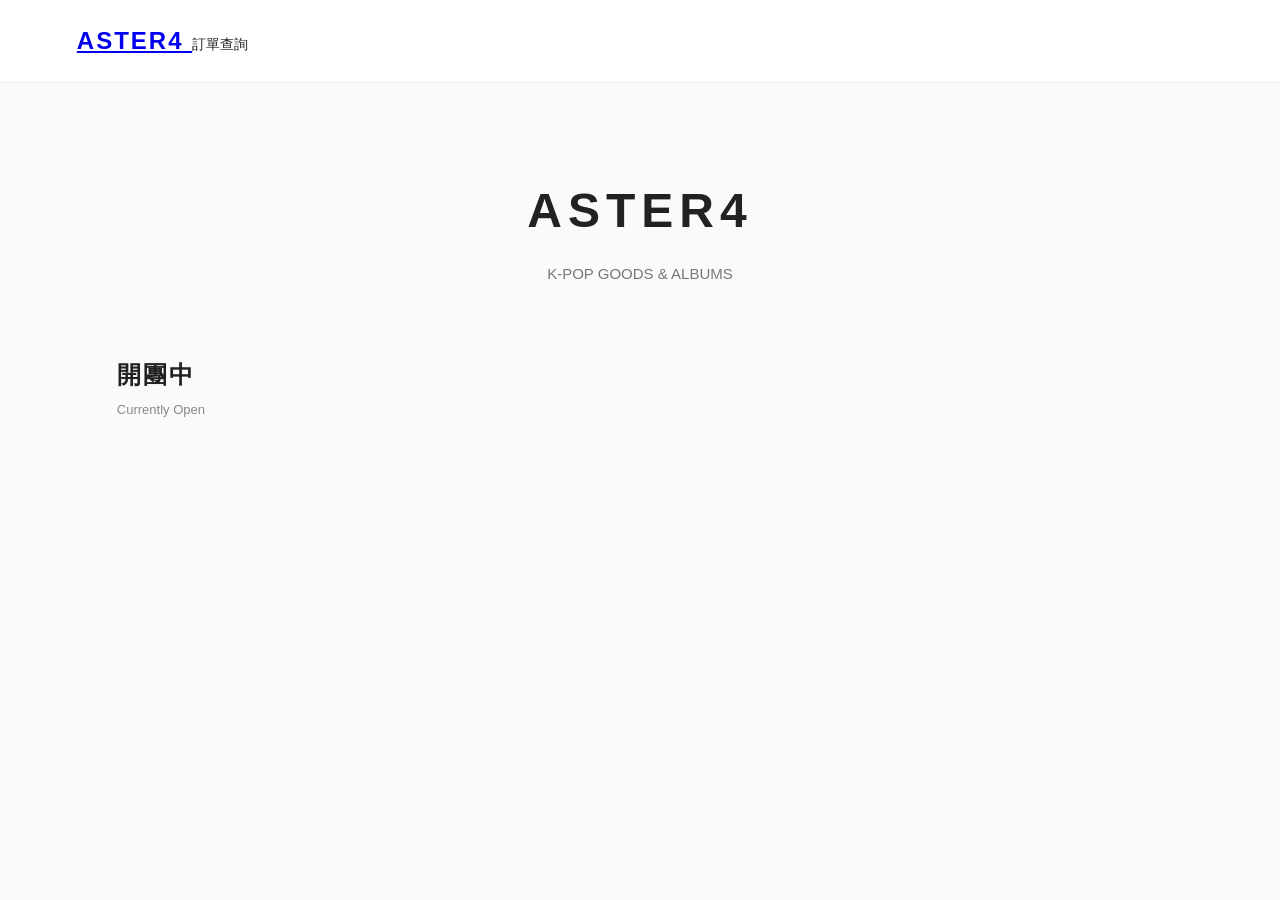
==== index.html @ bb126aa2 "Update index.html" ====
<!DOCTYPE html>
<html lang="zh-Hant">

<head>
  <meta charset="UTF-8">
  <meta name="viewport" content="width=device-width, initial-scale=1.0">

  <title>ASTER4｜K-POP GOODS & ALBUMS</title>

  <link rel="stylesheet" href="style.css">
</head>


<body>

  <!-- =========================
       Header
  ========================== -->

  <header class="site-header">

    <div class="header-inner">

      <a href="index.html" class="logo">
        ASTER4
      </a>

      <a href="#" class="order-link">
        訂單查詢
      </a>

    </div>

  </header>


  <!-- =========================
       Hero
  ========================== -->

  <section class="hero">

    <h1>ASTER4</h1>

    <p>
      K-POP GOODS &amp; ALBUMS
    </p>

  </section>


  <!-- =========================
       Open Groups
  ========================== -->

  <section class="section">

    <div class="section-title">

      <h2>開團中</h2>

      <p>
        Currently Open
      </p>

    </div>


    <!--
      商品卡片會由 script.js
      從 GAS API 自動產生
    -->

    <div
      class="product-grid"
      id="products"
    >
    </div>


  </section>


  <!-- =========================
       JavaScript
  ========================== -->

  <script src="script.js"></script>

</body>

</html>
---- style.css ----
/* =========================
   ASTER4｜Basic Style
   ========================= */

* {
  box-sizing: border-box;
  margin: 0;
  padding: 0;
}

body {
  font-family: Arial, "Noto Sans TC", sans-serif;
  background: #fafafa;
  color: #222;
  line-height: 1.6;
}

/* Header */

header {
  width: 100%;
  padding: 22px 6%;
  display: flex;
  justify-content: space-between;
  align-items: center;
  background: #ffffff;
  border-bottom: 1px solid #eeeeee;
}

.logo {
  font-size: 24px;
  font-weight: 700;
  letter-spacing: 2px;
}

.order-link {
  text-decoration: none;
  color: #222;
  font-size: 14px;
}

/* Hero */

.hero {
  max-width: 1200px;
  margin: 0 auto;
  padding: 90px 6% 70px;
  text-align: center;
}

.hero h1 {
  font-size: 48px;
  letter-spacing: 6px;
  margin-bottom: 12px;
}

.hero p {
  color: #777;
  font-size: 15px;
}

/* Section */

.section {
  max-width: 1200px;
  margin: 0 auto;
  padding: 0 6% 80px;
}

.section-title {
  margin-bottom: 28px;
}

.section-title h2 {
  font-size: 24px;
  letter-spacing: 2px;
}

.section-title p {
  margin-top: 5px;
  color: #888;
  font-size: 13px;
}

/* Product Grid */

.product-grid {
  display: grid;
  grid-template-columns: repeat(3, 1fr);
  gap: 24px;
}

/* Product Card */

.product-card {
  background: #ffffff;
  border-radius: 18px;
  overflow: hidden;
  border: 1px solid #eeeeee;
  transition: transform 0.25s ease, box-shadow 0.25s ease;
  text-decoration: none;
  color: inherit;
}

.product-card:visited {
  color: inherit;
}

.product-card:hover {
  color: inherit;
  text-decoration: none;
}

.product-card:hover {
  transform: translateY(-4px);
  box-shadow: 0 10px 30px rgba(0, 0, 0, 0.08);
}
.product-image {
  width: 100%;
  aspect-ratio: 1 / 1;
  object-fit: cover;
  display: block;
}

.product-info {
  padding: 18px;
}

.product-group {
  font-size: 12px;
  color: #999;
  margin-bottom: 5px;
}

.product-name {
  font-size: 17px;
  font-weight: 600;
}
/* Product Card */

a.product-card {
  display: block;
  color: #222;
  text-decoration: none;
}

a.product-card:link,
a.product-card:visited,
a.product-card:hover,
a.product-card:active {
  color: #222;
  text-decoration: none;
}

.product-card {
  background: #ffffff;
  border-radius: 18px;
  overflow: hidden;
  border: 1px solid #eeeeee;
  transition: transform 0.25s ease, box-shadow 0.25s ease;
  text-decoration: none;
  color: inherit;
}

.product-card:visited {
  color: inherit;
}

.product-card:hover {
  color: inherit;
  text-decoration: none;
}

.product-card:hover {
  transform: translateY(-4px);
  box-shadow: 0 10px 30px rgba(0, 0, 0, 0.08);
}

.product-image {
  width: 100%;
  aspect-ratio: 1 / 1;
  object-fit: cover;
  display: block;
}

.product-info {
  padding: 18px;
}

.product-group {
  font-size: 12px;
  color: #999;
  margin-bottom: 5px;
}

.product-name {
  font-size: 17px;
  font-weight: 600;
}
/* Footer */

footer {
  padding: 40px 20px;
  text-align: center;
  color: #999;
  font-size: 12px;
  border-top: 1px solid #eeeeee;
}

/* Mobile */

@media (max-width: 768px) {

  header {
    padding: 18px 5%;
  }

  .hero {
    padding: 65px 5% 50px;
  }

  .hero h1 {
    font-size: 36px;
    letter-spacing: 4px;
  }

  .product-grid {
    grid-template-columns: repeat(2, 1fr);
    gap: 14px;
  }

  .product-info {
    padding: 14px;
  }

  .product-name {
    font-size: 15px;
  }
}

@media (max-width: 480px) {

  .product-grid {
    grid-template-columns: 1fr;
  }

}
/* =========================
   Product Detail Page
   ========================= */

.product-detail {
  max-width: 1100px;
  margin: 0 auto;
  padding: 70px 6%;
  display: grid;
  grid-template-columns: 1fr 1fr;
  gap: 70px;
  align-items: center;
}

.product-detail-image {
  width: 100%;
  max-width: 520px;
  margin: 0 auto;
  overflow: hidden;
  border-radius: 24px;
  background: #f3f3f3;
}

.product-detail-image img {
  width: 100%;
  aspect-ratio: 1 / 1;
  object-fit: cover;
  display: block;
}

.product-detail-info {
  max-width: 480px;
}

.product-detail-info .product-group {
  font-size: 13px;
  color: #999;
  margin-bottom: 12px;
}

.product-detail-info h1 {
  font-size: 34px;
  line-height: 1.3;
  margin-bottom: 20px;
  letter-spacing: 1px;
}

.product-description {
  color: #777;
  font-size: 15px;
  line-height: 1.8;
  margin-bottom: 28px;
}

.product-price {
  font-size: 24px;
  font-weight: 600;
  margin-bottom: 30px;
}

.buy-button {
  width: 100%;
  max-width: 320px;
  padding: 15px 25px;
  border: none;
  border-radius: 999px;
  background: #222;
  color: #fff;
  font-size: 15px;
  cursor: pointer;
  transition: opacity 0.2s ease;
   
   text-decoration: none;
display: inline-block;
text-align: center;
}

.buy-button:hover {
  opacity: 0.75;
}


/* Mobile */

@media (max-width: 768px) {

  .product-detail {
    grid-template-columns: 1fr;
    gap: 35px;
    padding: 45px 5% 60px;
  }

  .product-detail-image {
    max-width: 600px;
  }

  .product-detail-info {
    max-width: none;
  }

  .product-detail-info h1 {
    font-size: 27px;
  }

  .buy-button {
    max-width: none;
  }

}
/* =========================
   Order Page
   ========================= */

.order-page {
  max-width: 760px;
  margin: 0 auto;
  padding: 70px 6% 90px;
}

.order-title {
  margin-bottom: 45px;
}

.order-title .product-group {
  font-size: 13px;
  color: #999;
  margin-bottom: 10px;
}

.order-title h1 {
  font-size: 36px;
  letter-spacing: 2px;
  margin-bottom: 10px;
}

.order-title p {
  color: #888;
  font-size: 14px;
}


/* Form Section */

.form-section {
  background: #ffffff;
  border: 1px solid #eeeeee;
  border-radius: 20px;
  padding: 28px;
  margin-bottom: 22px;
}

.form-section h2 {
  font-size: 18px;
  margin-bottom: 24px;
  letter-spacing: 1px;
}


/* Product */

.order-product {
  display: flex;
  align-items: center;
  gap: 20px;
}

.order-product img {
  width: 110px;
  height: 110px;
  object-fit: cover;
  border-radius: 14px;
}

.order-product .product-name {
  margin-bottom: 6px;
}

.order-product .product-price {
  font-size: 18px;
  margin-bottom: 16px;
}


/* Quantity */

.quantity-box {
  display: flex;
  align-items: center;
  gap: 12px;
}

.quantity-box label {
  font-size: 13px;
  color: #777;
}

.quantity-box input {
  width: 75px;
  padding: 9px 10px;
  border: 1px solid #dddddd;
  border-radius: 10px;
  font-size: 15px;
}


/* Form */

.form-group {
  margin-bottom: 20px;
}

.form-group:last-child {
  margin-bottom: 0;
}

.form-group label {
  display: block;
  font-size: 14px;
  margin-bottom: 8px;
  font-weight: 600;
}

.form-group input,
.form-group textarea {
  width: 100%;
  padding: 13px 15px;
  border: 1px solid #dddddd;
  border-radius: 12px;
  font-family: inherit;
  font-size: 14px;
  outline: none;
  transition: border-color 0.2s ease;
}

.form-group input:focus,
.form-group textarea:focus {
  border-color: #999999;
}

.form-group textarea {
  resize: vertical;
}


/* Submit */

.order-submit {
  text-align: center;
  margin-top: 35px;
}

.order-submit .buy-button {
  max-width: 400px;
}


/* Mobile */

@media (max-width: 600px) {

  .order-page {
    padding: 45px 5% 70px;
  }

  .order-title h1 {
    font-size: 30px;
  }

  .form-section {
    padding: 22px;
    border-radius: 17px;
  }

  .order-product {
    align-items: flex-start;
  }

  .order-product img {
    width: 90px;
    height: 90px;
  }

}
/* Fix product card link style */

a.product-card,
a.product-card:link,
a.product-card:visited,
a.product-card:hover,
a.product-card:active {
  color: inherit;
  text-decoration: none;
}
/* =========================
   Order Search Page
   ========================= */

.search-page {
  max-width: 760px;
  margin: 0 auto;
  padding: 70px 6% 90px;
}

.search-title {
  text-align: center;
  margin-bottom: 40px;
}

.search-title h1 {
  font-size: 36px;
  letter-spacing: 2px;
  margin-bottom: 12px;
}

.search-title p {
  color: #888;
  font-size: 14px;
}

.search-form {
  background: #ffffff;
  border: 1px solid #eeeeee;
  border-radius: 20px;
  padding: 32px;
}

.search-button {
  display: block;
  margin: 30px auto 0;
}

.search-result {
  margin-top: 30px;
}

@media (max-width: 600px) {

  .search-page {
    padding: 45px 5% 70px;
  }

  .search-title h1 {
    font-size: 30px;
  }

  .search-form {
    padding: 22px;
  }

  .search-button {
    max-width: none;
  }

}
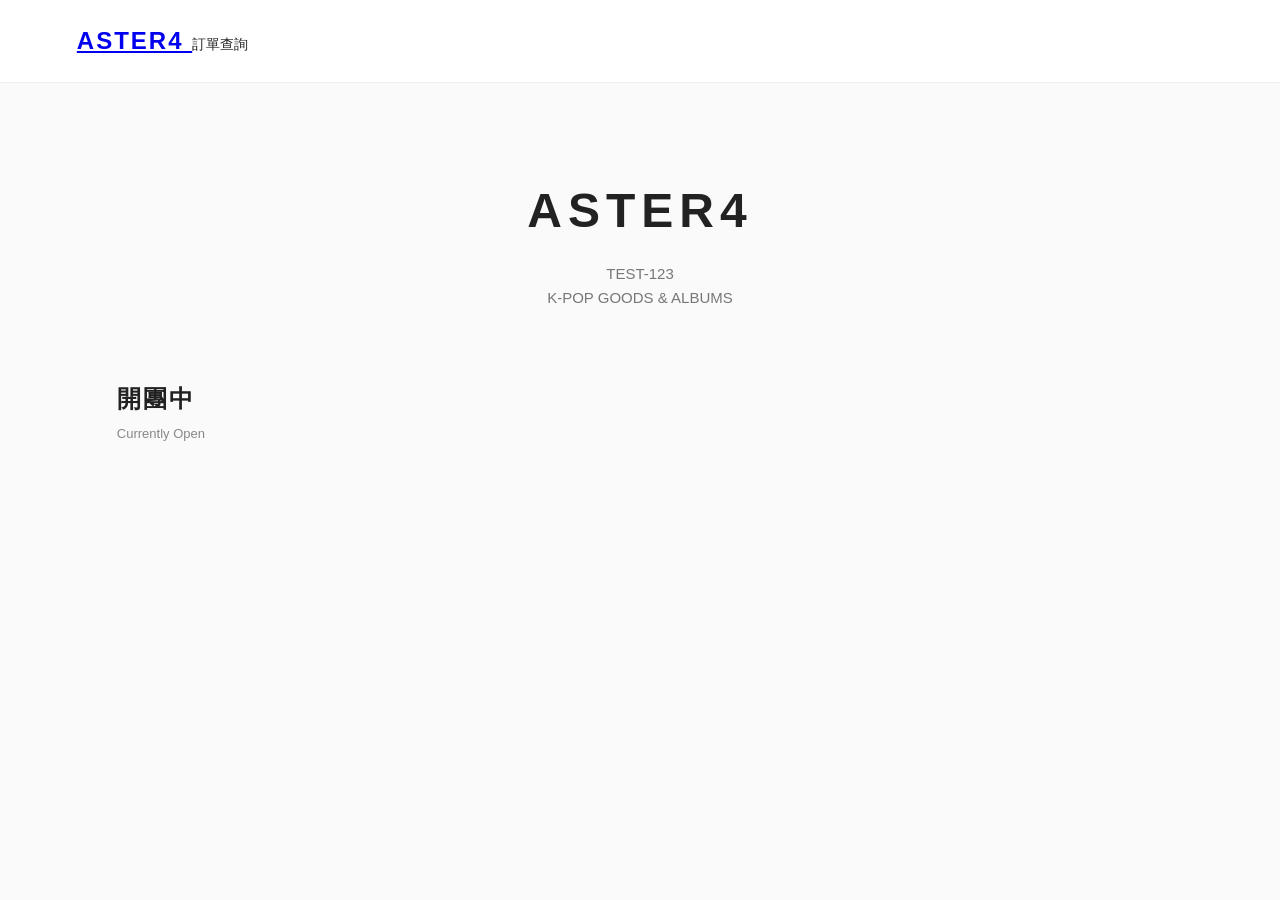
==== commit bda00d30: "Update index.html" ====
--- a/index.html
+++ b/index.html
@@ -41,7 +41,7 @@
   <section class="hero">
 
     <h1>ASTER4</h1>
-
+<p>TEST-123</p>
     <p>
       K-POP GOODS &amp; ALBUMS
     </p>
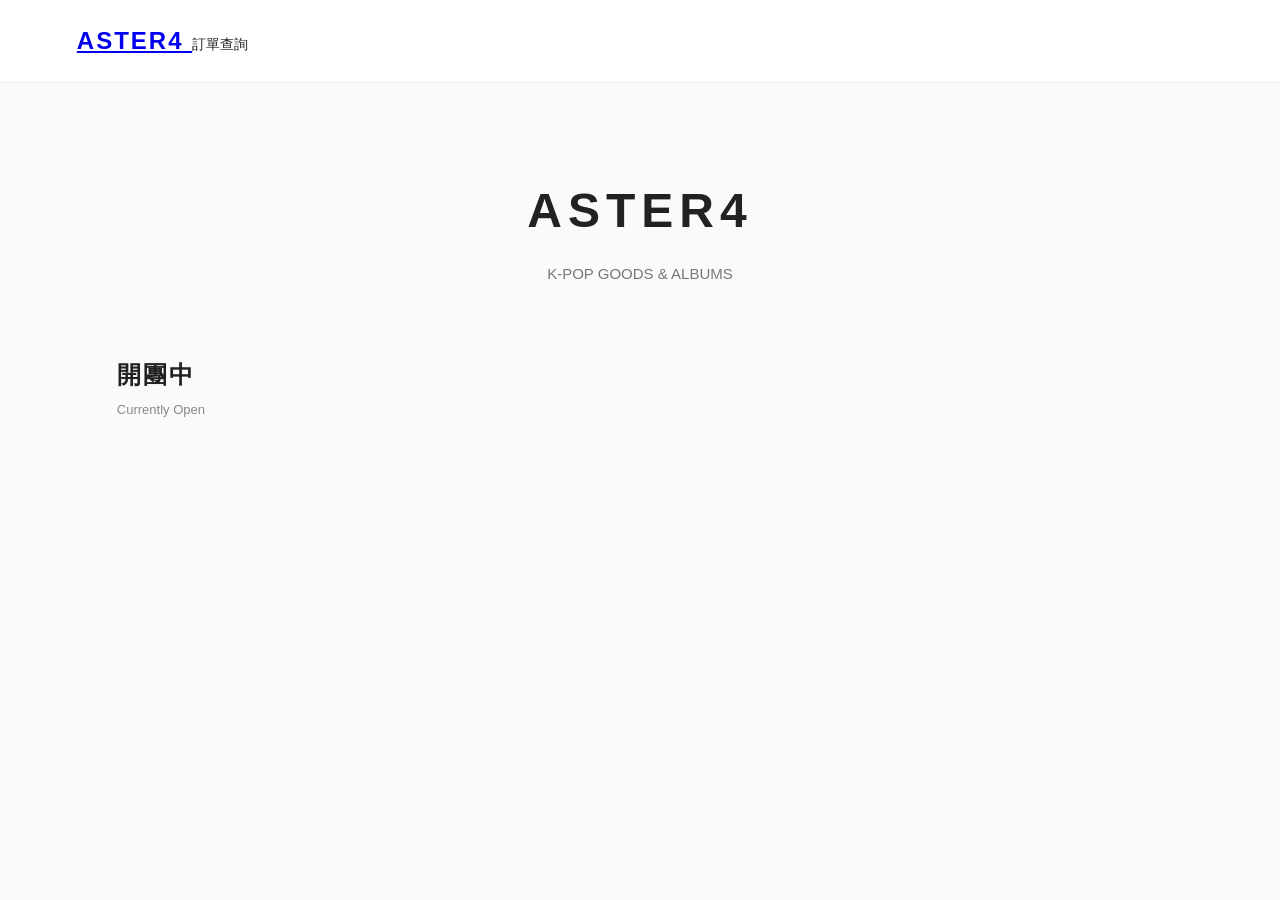
==== commit 45eea5f6: "Update index.html" ====
--- a/index.html
+++ b/index.html
@@ -41,7 +41,6 @@
   <section class="hero">
 
     <h1>ASTER4</h1>
-<p>TEST-123</p>
     <p>
       K-POP GOODS &amp; ALBUMS
     </p>
--- a/style.css
+++ b/style.css
@@ -599,3 +599,759 @@
   }
 
 }
+/* =========================
+   Product Page
+========================= */
+
+.product-page {
+  max-width: 1180px;
+  margin: 0 auto;
+  padding: 60px 24px 100px;
+}
+
+
+/* Group title */
+
+.group-info {
+  text-align: center;
+  margin-bottom: 50px;
+}
+
+.group-info .group-id {
+  font-size: 13px;
+  letter-spacing: 2px;
+  color: #999;
+  margin-bottom: 12px;
+}
+
+.group-info h1 {
+  margin: 0;
+  font-size: 32px;
+  font-weight: 600;
+}
+
+.group-info p {
+  margin-top: 10px;
+  color: #999;
+}
+
+
+/* Product grid */
+
+.product-list {
+  display: grid;
+  grid-template-columns: repeat(3, 1fr);
+  gap: 28px;
+}
+
+
+/* Product card */
+
+.product-item {
+  background: #fff;
+  border: 1px solid #eeeeee;
+  border-radius: 20px;
+  overflow: hidden;
+  transition:
+    transform 0.25s ease,
+    box-shadow 0.25s ease;
+}
+
+.product-item:hover {
+  transform: translateY(-5px);
+  box-shadow:
+    0 15px 35px rgba(0, 0, 0, 0.08);
+}
+
+
+/* Image */
+
+.product-item-image {
+  width: 100%;
+  aspect-ratio: 1 / 1;
+  background: #f7f7f7;
+  overflow: hidden;
+}
+
+.product-item-image img {
+  width: 100%;
+  height: 100%;
+  object-fit: cover;
+  display: block;
+}
+
+.no-image {
+  width: 100%;
+  height: 100%;
+  display: flex;
+  align-items: center;
+  justify-content: center;
+
+  color: #bbb;
+  font-size: 14px;
+  letter-spacing: 2px;
+}
+
+
+/* Information */
+
+.product-item-info {
+  padding: 20px;
+}
+
+.product-channel {
+  font-size: 12px;
+  color: #999;
+  letter-spacing: 1px;
+  margin-bottom: 8px;
+}
+
+.product-item-name {
+  margin: 0;
+  font-size: 17px;
+  font-weight: 600;
+  line-height: 1.5;
+}
+
+.product-version {
+  margin-top: 8px;
+  font-size: 14px;
+  color: #666;
+}
+
+
+/* Status */
+
+.product-status {
+  display: inline-block;
+  margin-top: 14px;
+  padding: 5px 10px;
+  border-radius: 999px;
+  font-size: 12px;
+}
+
+.product-status.is-open {
+  background: #f1f7f3;
+  color: #5c8068;
+}
+
+.product-status.is-closed {
+  background: #f3f3f3;
+  color: #999;
+}
+
+
+/* Button */
+
+.product-action {
+  margin-top: 18px;
+}
+
+.buy-button,
+.disabled-button {
+  display: flex;
+  align-items: center;
+  justify-content: center;
+
+  width: 100%;
+  min-height: 44px;
+
+  border-radius: 10px;
+
+  font-size: 14px;
+  text-decoration: none;
+
+  box-sizing: border-box;
+}
+
+.buy-button {
+  background: #222;
+  color: #fff;
+}
+
+.buy-button:hover {
+  background: #444;
+  color: #fff;
+}
+
+.disabled-button {
+  background: #f5f5f5;
+  color: #aaa;
+}
+
+
+/* Mobile */
+
+@media (max-width: 768px) {
+
+  .product-page {
+    padding:
+      40px 16px 70px;
+  }
+
+  .group-info h1 {
+    font-size: 25px;
+  }
+
+  .product-list {
+    grid-template-columns: 1fr;
+    gap: 20px;
+  }
+/* =========================
+   ASTER4｜Cart Page
+========================= */
+
+.cart-page {
+  width: min(100% - 40px, 1080px);
+  margin: 0 auto;
+  padding: 70px 0 100px;
+}
+
+
+/* =========================
+   Cart Header
+========================= */
+
+.cart-title {
+  margin-bottom: 42px;
+}
+
+.cart-title span {
+  display: block;
+
+  margin-bottom: 10px;
+
+  font-size: 11px;
+  letter-spacing: 2px;
+
+  color: #999;
+}
+
+.cart-title h1 {
+  margin: 0;
+
+  font-size: 34px;
+  font-weight: 600;
+
+  letter-spacing: 1px;
+}
+
+.cart-title p {
+  margin: 10px 0 0;
+
+  font-size: 14px;
+
+  color: #999;
+}
+
+/* =========================
+   Cart List
+========================= */
+
+.cart-list {
+  display: flex;
+  flex-direction: column;
+  gap: 14px;
+}
+
+
+/* =========================
+   Cart Item
+========================= */
+
+.cart-item {
+  display: flex;
+  width: 100%;
+  min-height: 190px;
+
+  background: #fff;
+
+  border: 1px solid #eeeeee;
+  border-radius: 16px;
+
+  overflow: hidden;
+
+  transition:
+    box-shadow 0.25s ease,
+    transform 0.25s ease;
+}
+
+.cart-item:hover {
+  transform: translateY(-2px);
+
+  box-shadow:
+    0 12px 35px rgba(0, 0, 0, 0.06);
+}
+
+
+/* =========================
+   Product Image
+========================= */
+
+.cart-item-image {
+  width: 190px;
+  min-width: 190px;
+  aspect-ratio: 1 / 1;
+
+  background: #f6f6f6;
+
+  overflow: hidden;
+}
+
+.cart-item-image img {
+  width: 100%;
+  height: 100%;
+
+  display: block;
+
+  object-fit: cover;
+}
+
+.no-image {
+  width: 100%;
+  height: 100%;
+
+  display: flex;
+  align-items: center;
+  justify-content: center;
+
+  color: #bbb;
+
+  font-size: 13px;
+  letter-spacing: 2px;
+}
+
+
+/* =========================
+   Product Info
+========================= */
+
+.cart-item-info {
+  flex: 1;
+
+  display: flex;
+  flex-direction: column;
+
+  padding: 25px 28px;
+}
+
+.cart-item-channel {
+  margin-bottom: 8px;
+
+  font-size: 11px;
+  letter-spacing: 1px;
+
+  color: #999;
+}
+
+.cart-item-info h2 {
+  margin: 0;
+
+  font-size: 18px;
+  font-weight: 600;
+
+  line-height: 1.5;
+}
+
+.cart-item-version {
+  margin-top: 5px;
+
+  font-size: 14px;
+
+  color: #777;
+}
+
+.cart-item-price {
+  margin-top: 14px;
+
+  font-size: 15px;
+  font-weight: 600;
+}
+
+
+/* =========================
+   Bottom Controls
+========================= */
+
+.cart-item-bottom {
+  display: flex;
+  align-items: center;
+
+  gap: 18px;
+
+  margin-top: auto;
+  padding-top: 20px;
+}
+
+
+/* =========================
+   Quantity
+========================= */
+
+.quantity-control {
+  display: inline-flex;
+  align-items: center;
+
+  height: 36px;
+
+  border: 1px solid #dddddd;
+  border-radius: 8px;
+
+  overflow: hidden;
+
+  background: #fff;
+}
+
+.quantity-control button {
+  width: 36px;
+  height: 36px;
+
+  padding: 0;
+
+  border: 0;
+
+  background: transparent;
+
+  color: #333;
+
+  font-size: 18px;
+  line-height: 1;
+
+  cursor: pointer;
+
+  transition:
+    background 0.2s ease;
+}
+
+.quantity-control button:hover {
+  background: #f5f5f5;
+}
+
+.quantity-control span {
+  min-width: 36px;
+
+  text-align: center;
+
+  font-size: 14px;
+}
+
+
+/* =========================
+   Subtotal
+========================= */
+
+.cart-item-subtotal {
+  font-size: 14px;
+  font-weight: 600;
+
+  white-space: nowrap;
+}
+
+
+/* =========================
+   Remove
+========================= */
+
+.remove-button {
+  margin-left: auto;
+
+  padding: 5px 0;
+
+  border: 0;
+
+  background: transparent;
+
+  color: #aaa;
+
+  font-size: 12px;
+
+  cursor: pointer;
+
+  transition:
+    color 0.2s ease;
+}
+
+.remove-button:hover {
+  color: #333;
+}
+
+
+/* =========================
+   Cart Summary
+========================= */
+
+.cart-summary {
+  margin-top: 30px;
+}
+
+.cart-summary-inner {
+  display: flex;
+  align-items: center;
+  justify-content: space-between;
+
+  padding: 26px 28px;
+
+  border-top: 1px solid #eeeeee;
+}
+
+
+/* =========================
+   Total
+========================= */
+
+.cart-total-label {
+  margin-bottom: 4px;
+
+  font-size: 12px;
+
+  color: #999;
+}
+
+.cart-total {
+  font-size: 25px;
+  font-weight: 600;
+
+  letter-spacing: 0.5px;
+}
+
+
+/* =========================
+   Checkout Button
+========================= */
+
+.checkout-button {
+  display: inline-flex;
+  align-items: center;
+  justify-content: center;
+
+  min-width: 180px;
+  height: 48px;
+
+  padding: 0 28px;
+
+  border-radius: 10px;
+
+  background: #222;
+  color: #fff;
+
+  text-decoration: none;
+
+  font-size: 14px;
+  font-weight: 500;
+
+  transition:
+    background 0.2s ease,
+    transform 0.2s ease;
+}
+
+.checkout-button:hover {
+  background: #444;
+
+  color: #fff;
+
+  transform: translateY(-1px);
+}
+
+
+/* =========================
+   Empty Cart
+========================= */
+
+.empty-cart {
+  padding: 110px 20px;
+
+  text-align: center;
+}
+
+.empty-cart-icon {
+  margin-bottom: 18px;
+
+  font-size: 42px;
+  opacity: 0.55;
+}
+
+.empty-cart h2 {
+  margin: 0;
+
+  font-size: 22px;
+  font-weight: 500;
+}
+
+.empty-cart p {
+  margin: 10px 0 28px;
+
+  color: #999;
+
+  font-size: 14px;
+}
+
+.continue-button {
+  display: inline-flex;
+  align-items: center;
+  justify-content: center;
+
+  height: 44px;
+
+  padding: 0 24px;
+
+  border: 1px solid #222;
+  border-radius: 9px;
+
+  background: #222;
+  color: #fff;
+
+  text-decoration: none;
+
+  font-size: 13px;
+
+  transition:
+    background 0.2s ease;
+}
+
+.continue-button:hover {
+  background: #444;
+
+  color: #fff;
+}
+
+
+/* =========================
+   Mobile
+========================= */
+
+@media (max-width: 768px) {
+
+  .cart-page {
+    width: min(100% - 28px, 600px);
+
+    padding: 45px 0 70px;
+  }
+
+
+  /* Header */
+
+  .cart-header {
+    margin-bottom: 30px;
+  }
+
+  .cart-header h1 {
+    font-size: 28px;
+  }
+
+
+  /* Item */
+
+  .cart-item {
+    display: block;
+
+    min-height: 0;
+  }
+
+
+  .cart-item:hover {
+    transform: none;
+
+    box-shadow: none;
+  }
+
+
+  /* Image */
+
+  .cart-item-image {
+    width: 100%;
+    min-width: 0;
+
+    aspect-ratio: 1 / 1;
+  }
+
+
+  /* Info */
+
+  .cart-item-info {
+    padding: 20px;
+  }
+
+
+  .cart-item-info h2 {
+    font-size: 17px;
+  }
+
+
+  /* Controls */
+
+  .cart-item-bottom {
+    flex-wrap: wrap;
+
+    gap: 12px;
+
+    padding-top: 18px;
+  }
+
+
+  .remove-button {
+    margin-left: auto;
+  }
+
+
+  /* Summary */
+
+  .cart-summary-inner {
+    display: flex;
+    flex-direction: column;
+    align-items: stretch;
+
+    gap: 20px;
+
+    padding: 24px 0;
+  }
+
+
+  .cart-total {
+    font-size: 23px;
+  }
+
+
+  .checkout-button {
+    width: 100%;
+  }
+
+}
+
+
+/* =========================
+   Small Mobile
+========================= */
+
+@media (max-width: 420px) {
+
+  .cart-page {
+    width: calc(100% - 24px);
+  }
+
+
+  .cart-item-info {
+    padding: 18px;
+  }
+
+
+  .cart-item-bottom {
+    display: grid;
+
+    grid-template-columns: auto 1fr;
+
+    align-items: center;
+  }
+
+
+  .cart-item-subtotal {
+    justify-self: end;
+  }
+
+
+  .remove-button {
+    margin-left: 0;
+
+    justify-self: start;
+  }
+
+}
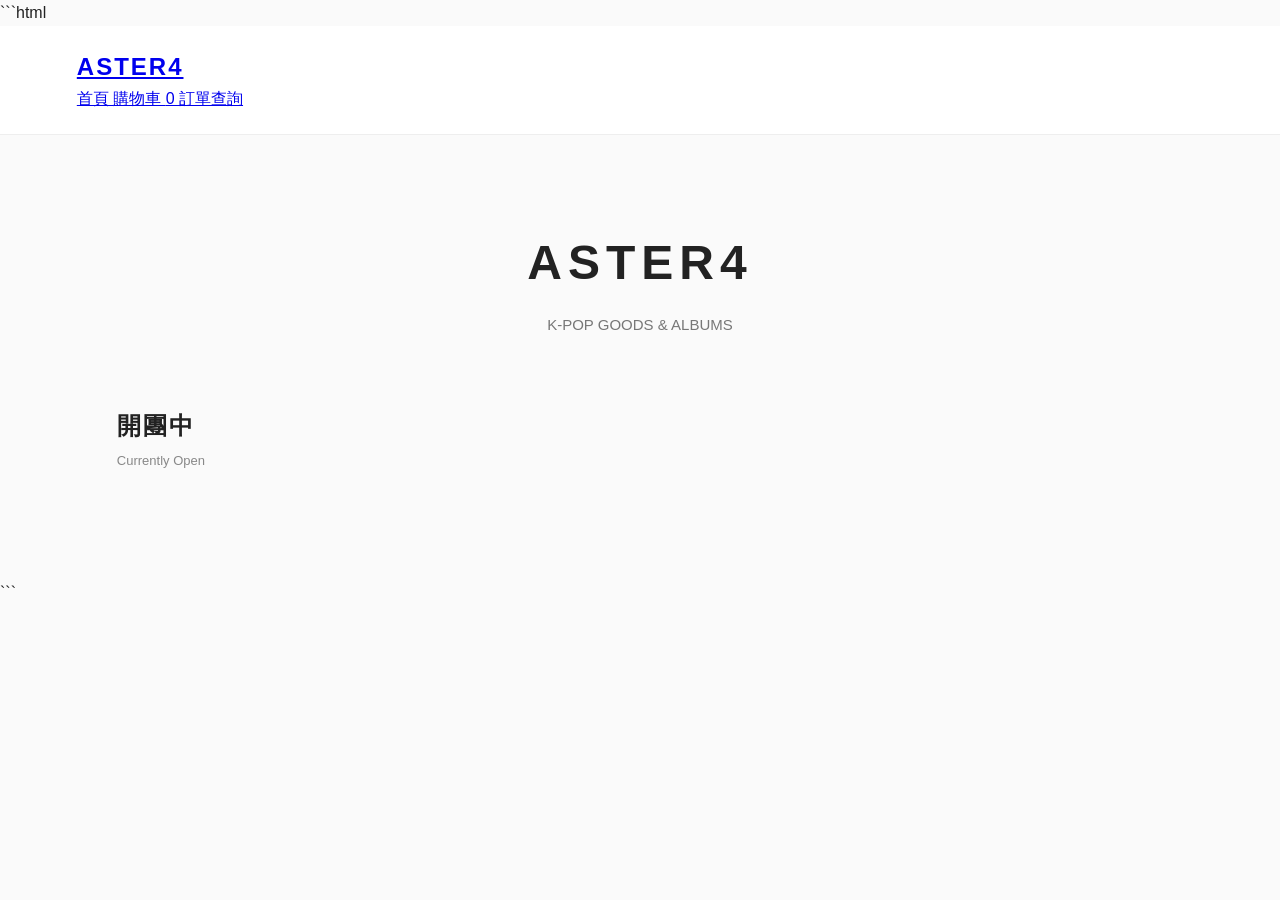
==== commit c1074dc3: "Update index.html" ====
--- a/index.html
+++ b/index.html
@@ -1,17 +1,28 @@
+```html
 <!DOCTYPE html>
 <html lang="zh-Hant">
 
 <head>
+
   <meta charset="UTF-8">
-  <meta name="viewport" content="width=device-width, initial-scale=1.0">
+
+  <meta
+    name="viewport"
+    content="width=device-width, initial-scale=1.0"
+  >
 
   <title>ASTER4｜K-POP GOODS & ALBUMS</title>
 
-  <link rel="stylesheet" href="style.css">
+  <link
+    rel="stylesheet"
+    href="style.css"
+  >
+
 </head>
 
 
 <body>
+
 
   <!-- =========================
        Header
@@ -21,17 +32,39 @@
 
     <div class="header-inner">
 
-      <a href="index.html" class="logo">
+      <a
+        href="index.html"
+        class="logo"
+      >
         ASTER4
       </a>
 
-      <a href="#" class="order-link">
-        訂單查詢
-      </a>
+
+      <nav class="header-nav">
+
+        <a href="index.html">
+          首頁
+        </a>
+
+
+        <a href="cart.html">
+          購物車
+          <span id="cart-count">
+            0
+          </span>
+        </a>
+
+
+        <a href="order-search.html">
+          訂單查詢
+        </a>
+
+      </nav>
 
     </div>
 
   </header>
+
 
 
   <!-- =========================
@@ -40,12 +73,16 @@
 
   <section class="hero">
 
-    <h1>ASTER4</h1>
+    <h1>
+      ASTER4
+    </h1>
+
     <p>
       K-POP GOODS &amp; ALBUMS
     </p>
 
   </section>
+
 
 
   <!-- =========================
@@ -56,7 +93,9 @@
 
     <div class="section-title">
 
-      <h2>開團中</h2>
+      <h2>
+        開團中
+      </h2>
 
       <p>
         Currently Open
@@ -67,25 +106,27 @@
 
     <!--
       商品卡片會由 script.js
-      從 GAS API 自動產生
+      從 GAS 自動載入
     -->
 
     <div
+      id="products"
       class="product-grid"
-      id="products"
     >
     </div>
-
 
   </section>
 
 
+
   <!-- =========================
-       JavaScript
+       Script
   ========================== -->
 
   <script src="script.js"></script>
 
+
 </body>
 
 </html>
+```
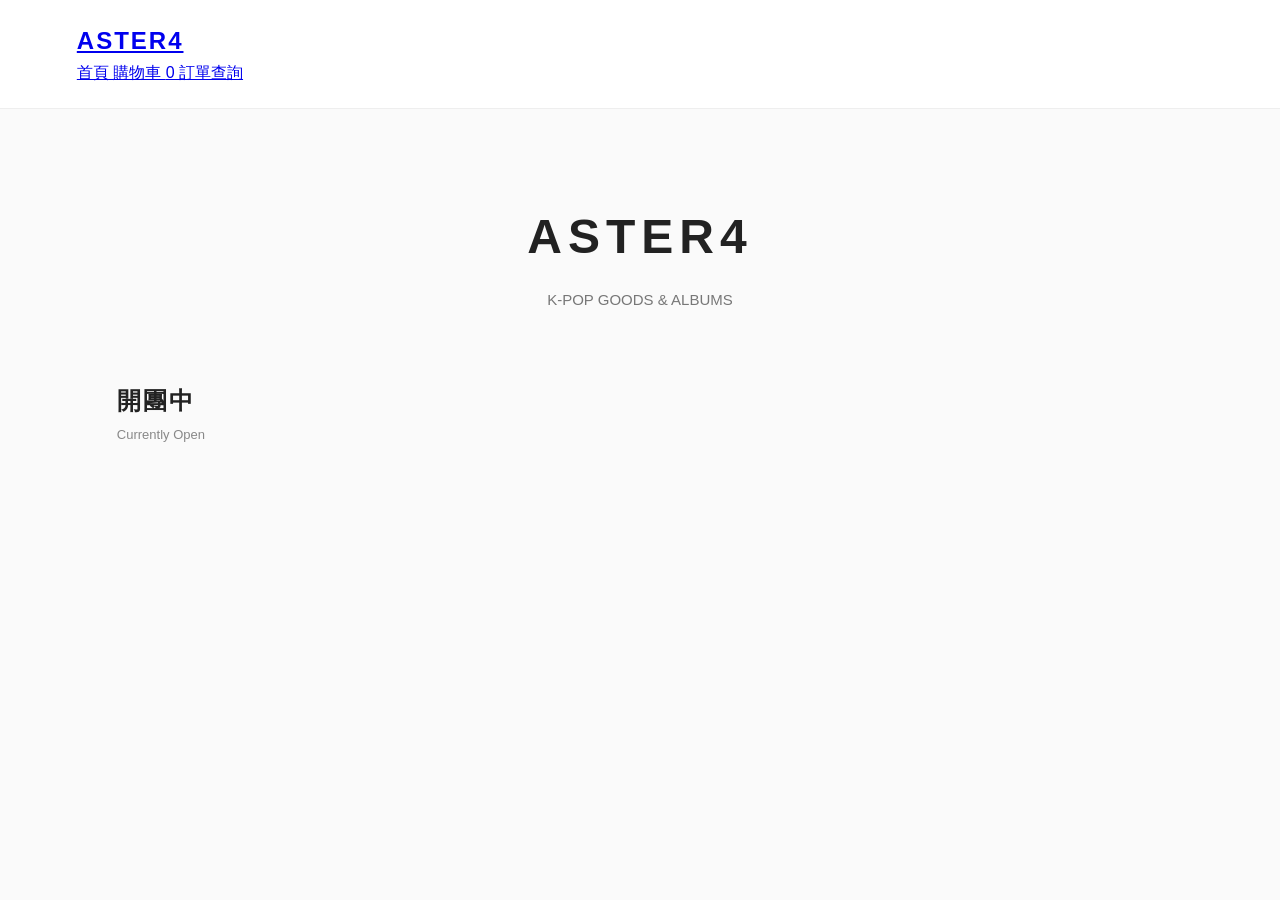
==== commit 626534e4: "Update index.html" ====
--- a/index.html
+++ b/index.html
@@ -1,4 +1,4 @@
-```html
+
 <!DOCTYPE html>
 <html lang="zh-Hant">
 
@@ -129,4 +129,3 @@
 </body>
 
 </html>
-```
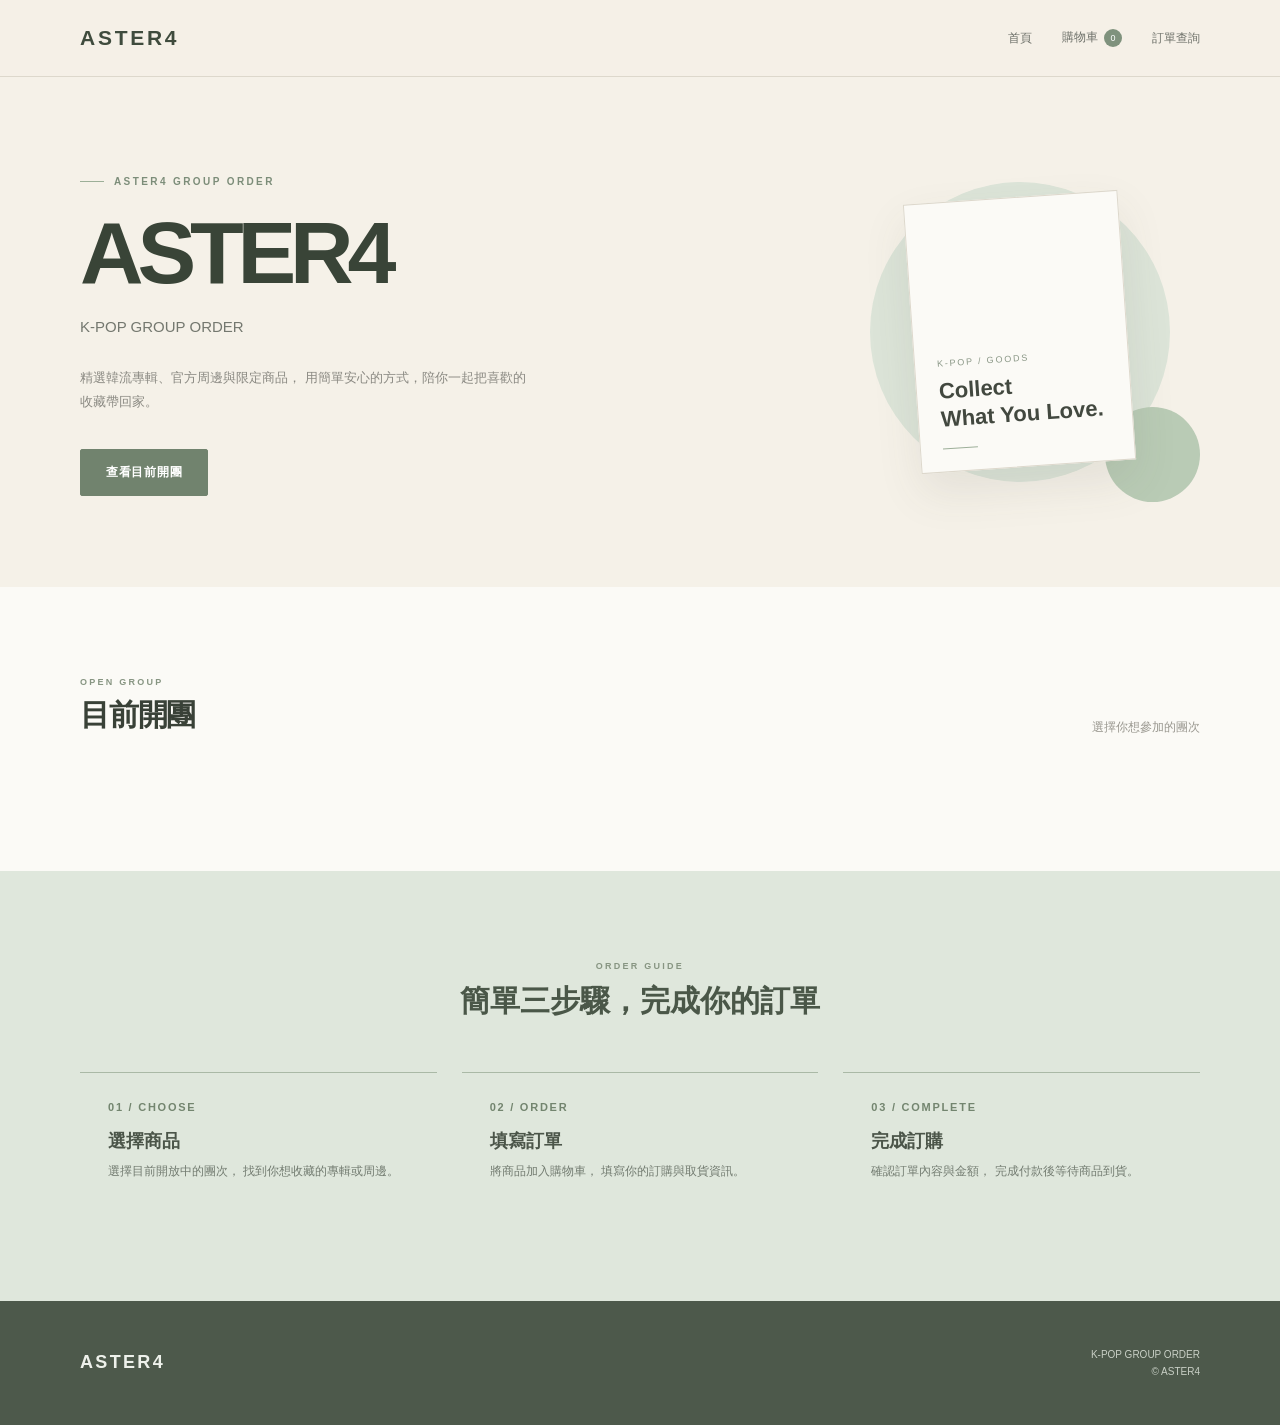
==== commit 222c028f: "Update index.html" ====
--- a/index.html
+++ b/index.html
@@ -1,4 +1,3 @@
-
 <!DOCTYPE html>
 <html lang="zh-Hant">
 
@@ -11,22 +10,870 @@
     content="width=device-width, initial-scale=1.0"
   >
 
-  <title>ASTER4｜K-POP GOODS & ALBUMS</title>
-
-  <link
-    rel="stylesheet"
-    href="style.css"
-  >
+  <title>ASTER4｜K-POP GROUP ORDER</title>
+
+
+  <style>
+
+    /* =====================================================
+       ASTER4 HOME
+       米白 × 淡綠 × 韓系選物感
+    ===================================================== */
+
+
+    * {
+      box-sizing: border-box;
+    }
+
+
+    html {
+      margin: 0;
+      padding: 0;
+      scroll-behavior: smooth;
+    }
+
+
+    body {
+      margin: 0;
+
+      background: #f5f1e8;
+
+      color: #292925;
+
+      font-family:
+        -apple-system,
+        BlinkMacSystemFont,
+        "Noto Sans TC",
+        "PingFang TC",
+        "Microsoft JhengHei",
+        sans-serif;
+
+      -webkit-font-smoothing: antialiased;
+    }
+
+
+    a {
+      color: inherit;
+      text-decoration: none;
+    }
+
+
+    img {
+      max-width: 100%;
+    }
+
+
+    button {
+      font: inherit;
+    }
+
+
+    /* =====================================================
+       HEADER
+    ===================================================== */
+
+    .site-header {
+      position: relative;
+
+      width: 100%;
+
+      border-bottom: 1px solid #ddd8cc;
+
+      background: rgba(245, 241, 232, 0.96);
+    }
+
+
+    .header-inner {
+      width: min(1120px, calc(100% - 48px));
+
+      height: 76px;
+
+      margin: 0 auto;
+
+      display: flex;
+
+      align-items: center;
+
+      justify-content: space-between;
+    }
+
+
+    .logo {
+      color: #3f4b3d;
+
+      font-size: 21px;
+
+      font-weight: 800;
+
+      letter-spacing: 0.13em;
+    }
+
+
+    .header-nav {
+      display: flex;
+
+      align-items: center;
+
+      gap: 30px;
+    }
+
+
+    .header-nav a {
+      color: #6d7069;
+
+      font-size: 12px;
+
+      transition:
+        color 0.2s ease;
+    }
+
+
+    .header-nav a:hover {
+      color: #3f4b3d;
+    }
+
+
+    #cart-count {
+      display: inline-flex;
+
+      align-items: center;
+
+      justify-content: center;
+
+      min-width: 18px;
+
+      height: 18px;
+
+      margin-left: 3px;
+
+      border-radius: 50%;
+
+      background: #7f927d;
+
+      color: #fff;
+
+      font-size: 9px;
+    }
+
+
+    /* =====================================================
+       HERO
+    ===================================================== */
+
+    .hero {
+      width: min(1120px, calc(100% - 48px));
+
+      min-height: 510px;
+
+      margin: 0 auto;
+
+      display: flex;
+
+      align-items: center;
+
+      justify-content: space-between;
+
+      gap: 60px;
+    }
+
+
+    .hero-content {
+      max-width: 600px;
+
+      padding: 70px 0;
+    }
+
+
+    .hero-label {
+      display: inline-flex;
+
+      align-items: center;
+
+      gap: 10px;
+
+      margin-bottom: 24px;
+
+      color: #7c8d79;
+
+      font-size: 10px;
+
+      font-weight: 700;
+
+      letter-spacing: 0.24em;
+    }
+
+
+    .hero-label::before {
+      content: "";
+
+      width: 24px;
+
+      height: 1px;
+
+      background: #9caf98;
+    }
+
+
+    .hero h1 {
+      margin: 0;
+
+      color: #394437;
+
+      font-size: clamp(54px, 8vw, 88px);
+
+      line-height: 0.95;
+
+      font-weight: 800;
+
+      letter-spacing: -0.07em;
+    }
+
+
+    .hero-title-sub {
+      margin-top: 18px;
+
+      color: #74786f;
+
+      font-size: 15px;
+
+      line-height: 1.8;
+    }
+
+
+    .hero-description {
+      max-width: 450px;
+
+      margin: 26px 0 0;
+
+      color: #8a8982;
+
+      font-size: 13px;
+
+      line-height: 1.9;
+    }
+
+
+    .hero-button {
+      display: inline-flex;
+
+      align-items: center;
+
+      justify-content: center;
+
+      margin-top: 34px;
+
+      padding: 14px 25px;
+
+      border: 1px solid #71836e;
+
+      border-radius: 2px;
+
+      background: #71836e;
+
+      color: #fff;
+
+      font-size: 12px;
+
+      font-weight: 650;
+
+      letter-spacing: 0.06em;
+
+      transition:
+        background 0.2s ease,
+        transform 0.2s ease;
+    }
+
+
+    .hero-button:hover {
+      background: #5f705c;
+
+      transform: translateY(-1px);
+    }
+
+
+    /* =====================================================
+       HERO DECORATION
+    ===================================================== */
+
+    .hero-art {
+      position: relative;
+
+      width: 360px;
+
+      height: 360px;
+
+      flex-shrink: 0;
+    }
+
+
+    .hero-circle {
+      position: absolute;
+
+      width: 300px;
+
+      height: 300px;
+
+      top: 30px;
+
+      left: 30px;
+
+      border-radius: 50%;
+
+      background: #dce4d8;
+    }
+
+
+    .hero-circle-small {
+      position: absolute;
+
+      width: 95px;
+
+      height: 95px;
+
+      right: 0;
+
+      bottom: 10px;
+
+      border-radius: 50%;
+
+      background: #b9cbb5;
+    }
+
+
+    .hero-card {
+      position: absolute;
+
+      width: 215px;
+
+      height: 270px;
+
+      top: 45px;
+
+      left: 72px;
+
+      padding: 22px;
+
+      display: flex;
+
+      flex-direction: column;
+
+      justify-content: flex-end;
+
+      background: #fbfaf6;
+
+      border: 1px solid #ddd8cc;
+
+      box-shadow:
+        0 20px 45px rgba(75, 79, 67, 0.10);
+
+      transform: rotate(-4deg);
+    }
+
+
+    .hero-card-label {
+      color: #8a9786;
+
+      font-size: 9px;
+
+      letter-spacing: 0.2em;
+    }
+
+
+    .hero-card-title {
+      margin-top: 9px;
+
+      color: #42483f;
+
+      font-size: 22px;
+
+      line-height: 1.25;
+
+      font-weight: 700;
+    }
+
+
+    .hero-card-line {
+      width: 35px;
+
+      height: 1px;
+
+      margin-top: 16px;
+
+      background: #9daf99;
+    }
+
+
+    /* =====================================================
+       GROUP SECTION
+    ===================================================== */
+
+    .groups-section {
+      padding: 90px 0 100px;
+
+      background: #fbfaf6;
+    }
+
+
+    .section-inner {
+      width: min(1120px, calc(100% - 48px));
+
+      margin: 0 auto;
+    }
+
+
+    .section-top {
+      display: flex;
+
+      align-items: flex-end;
+
+      justify-content: space-between;
+
+      margin-bottom: 35px;
+    }
+
+
+    .section-label {
+      display: block;
+
+      margin-bottom: 8px;
+
+      color: #879582;
+
+      font-size: 9px;
+
+      font-weight: 700;
+
+      letter-spacing: 0.25em;
+    }
+
+
+    .section-title {
+      margin: 0;
+
+      color: #394137;
+
+      font-size: 30px;
+
+      font-weight: 700;
+
+      letter-spacing: -0.04em;
+    }
+
+
+    .section-description {
+      margin: 0;
+
+      color: #99978f;
+
+      font-size: 12px;
+    }
+
+
+    /* =====================================================
+       PRODUCT / GROUP CARDS
+    ===================================================== */
+
+    #products {
+      display: grid;
+
+      grid-template-columns:
+        repeat(3, minmax(0, 1fr));
+
+      gap: 22px;
+    }
+
+
+    .product-card {
+      display: block;
+
+      overflow: hidden;
+
+      background: #f5f1e8;
+
+      border: 1px solid #e1ddd3;
+
+      transition:
+        transform 0.25s ease,
+        box-shadow 0.25s ease;
+    }
+
+
+    .product-card:hover {
+      transform: translateY(-4px);
+
+      box-shadow:
+        0 18px 35px rgba(75, 79, 67, 0.09);
+    }
+
+
+    .product-image-wrap {
+      position: relative;
+
+      width: 100%;
+
+      aspect-ratio: 1 / 1;
+
+      overflow: hidden;
+
+      background: #e6e2d9;
+    }
+
+
+    .product-image {
+      display: block;
+
+      width: 100%;
+
+      height: 100%;
+
+      object-fit: cover;
+
+      transition:
+        transform 0.4s ease;
+    }
+
+
+    .product-card:hover .product-image {
+      transform: scale(1.03);
+    }
+
+
+    .product-image.no-image {
+      display: flex;
+
+      align-items: center;
+
+      justify-content: center;
+
+      color: #9b9a91;
+
+      font-size: 10px;
+
+      letter-spacing: 0.2em;
+    }
+
+
+    .product-info {
+      padding: 22px 22px 24px;
+    }
+
+
+    .product-group {
+      margin-bottom: 9px;
+
+      color: #7f917b;
+
+      font-size: 9px;
+
+      font-weight: 700;
+
+      letter-spacing: 0.18em;
+    }
+
+
+    .product-name {
+      color: #3c403a;
+
+      font-size: 18px;
+
+      line-height: 1.45;
+
+      font-weight: 650;
+
+      letter-spacing: -0.02em;
+    }
+
+
+    .product-arrow {
+      display: flex;
+
+      align-items: center;
+
+      justify-content: space-between;
+
+      margin-top: 20px;
+
+      padding-top: 15px;
+
+      border-top: 1px solid #ddd8cc;
+
+      color: #8a8d85;
+
+      font-size: 10px;
+
+      letter-spacing: 0.08em;
+    }
+
+
+    .product-arrow span:last-child {
+      color: #647361;
+
+      font-size: 15px;
+    }
+
+
+    /* =====================================================
+       ORDER GUIDE
+    ===================================================== */
+
+    .guide-section {
+      padding: 90px 0;
+
+      background: #dfe7dc;
+    }
+
+
+    .guide-heading {
+      text-align: center;
+
+      margin-bottom: 50px;
+    }
+
+
+    .guide-heading .section-label {
+      margin-bottom: 10px;
+    }
+
+
+    .guide-heading h2 {
+      margin: 0;
+
+      color: #4a5748;
+
+      font-size: 30px;
+
+      font-weight: 700;
+    }
+
+
+    .guide-list {
+      display: grid;
+
+      grid-template-columns:
+        repeat(3, 1fr);
+
+      gap: 25px;
+    }
+
+
+    .guide-item {
+      padding: 28px;
+
+      border-top: 1px solid #aab9a6;
+    }
+
+
+    .guide-number {
+      color: #73856f;
+
+      font-size: 11px;
+
+      font-weight: 700;
+
+      letter-spacing: 0.16em;
+    }
+
+
+    .guide-item h3 {
+      margin: 16px 0 8px;
+
+      color: #4b5549;
+
+      font-size: 18px;
+
+      font-weight: 650;
+    }
+
+
+    .guide-item p {
+      margin: 0;
+
+      color: #727b70;
+
+      font-size: 12px;
+
+      line-height: 1.8;
+    }
+
+
+    /* =====================================================
+       FOOTER
+    ===================================================== */
+
+    .site-footer {
+      padding: 45px 0;
+
+      background: #4d594b;
+
+      color: #eef1eb;
+    }
+
+
+    .footer-inner {
+      width: min(1120px, calc(100% - 48px));
+
+      margin: 0 auto;
+
+      display: flex;
+
+      align-items: center;
+
+      justify-content: space-between;
+    }
+
+
+    .footer-logo {
+      font-size: 18px;
+
+      font-weight: 800;
+
+      letter-spacing: 0.13em;
+    }
+
+
+    .footer-text {
+      color: #c9d0c6;
+
+      font-size: 10px;
+
+      line-height: 1.7;
+
+      text-align: right;
+    }
+
+
+    /* =====================================================
+       MOBILE
+    ===================================================== */
+
+    @media (max-width: 800px) {
+
+
+      .header-inner {
+        width: calc(100% - 30px);
+
+        height: 65px;
+      }
+
+
+      .header-nav {
+        gap: 15px;
+      }
+
+
+      .header-nav a {
+        font-size: 10px;
+      }
+
+
+      .hero {
+        width: calc(100% - 30px);
+
+        min-height: auto;
+
+        padding: 60px 0 75px;
+
+        flex-direction: column;
+
+        align-items: flex-start;
+
+        gap: 40px;
+      }
+
+
+      .hero-content {
+        padding: 0;
+      }
+
+
+      .hero h1 {
+        font-size: 60px;
+      }
+
+
+      .hero-art {
+        width: 300px;
+
+        height: 300px;
+
+        align-self: center;
+
+        transform: scale(0.9);
+      }
+
+
+      .groups-section,
+      .guide-section {
+        padding: 65px 0 70px;
+      }
+
+
+      .section-inner {
+        width: calc(100% - 30px);
+      }
+
+
+      .section-top {
+        display: block;
+
+        margin-bottom: 28px;
+      }
+
+
+      .section-description {
+        margin-top: 10px;
+      }
+
+
+      #products {
+        grid-template-columns: 1fr;
+      }
+
+
+      .product-image-wrap {
+        aspect-ratio: 1.35 / 1;
+      }
+
+
+      .guide-list {
+        grid-template-columns: 1fr;
+
+        gap: 5px;
+      }
+
+
+      .guide-item {
+        padding: 23px 5px;
+      }
+
+
+      .footer-inner {
+        width: calc(100% - 30px);
+
+        display: block;
+      }
+
+
+      .footer-text {
+        margin-top: 15px;
+
+        text-align: left;
+      }
+
+    }
+
+  </style>
 
 </head>
 
 
+
 <body>
 
 
-  <!-- =========================
-       Header
-  ========================== -->
+  <!-- =====================================================
+       HEADER
+  ====================================================== -->
 
   <header class="site-header">
 
@@ -46,14 +893,10 @@
           首頁
         </a>
 
-
         <a href="cart.html">
           購物車
-          <span id="cart-count">
-            0
-          </span>
+          <span id="cart-count">0</span>
         </a>
-
 
         <a href="order-search.html">
           訂單查詢
@@ -67,63 +910,516 @@
 
 
 
-  <!-- =========================
-       Hero
-  ========================== -->
+  <!-- =====================================================
+       HERO
+  ====================================================== -->
 
   <section class="hero">
 
-    <h1>
-      ASTER4
-    </h1>
-
-    <p>
-      K-POP GOODS &amp; ALBUMS
-    </p>
+
+    <div class="hero-content">
+
+      <div class="hero-label">
+        ASTER4 GROUP ORDER
+      </div>
+
+
+      <h1>
+        ASTER4
+      </h1>
+
+
+      <div class="hero-title-sub">
+        K-POP GROUP ORDER
+      </div>
+
+
+      <p class="hero-description">
+        精選韓流專輯、官方周邊與限定商品，
+        用簡單安心的方式，陪你一起把喜歡的收藏帶回家。
+      </p>
+
+
+      <a
+        href="#groups"
+        class="hero-button"
+      >
+        查看目前開團
+      </a>
+
+    </div>
+
+
+
+    <div class="hero-art">
+
+      <div class="hero-circle"></div>
+
+      <div class="hero-circle-small"></div>
+
+
+      <div class="hero-card">
+
+        <div class="hero-card-label">
+          K-POP / GOODS
+        </div>
+
+        <div class="hero-card-title">
+          Collect<br>
+          What You Love.
+        </div>
+
+        <div class="hero-card-line"></div>
+
+      </div>
+
+    </div>
+
 
   </section>
 
 
 
-  <!-- =========================
-       Open Groups
-  ========================== -->
-
-  <section class="section">
-
-    <div class="section-title">
-
-      <h2>
-        開團中
-      </h2>
-
-      <p>
-        Currently Open
-      </p>
+  <!-- =====================================================
+       OPEN GROUPS
+  ====================================================== -->
+
+  <section
+    class="groups-section"
+    id="groups"
+  >
+
+
+    <div class="section-inner">
+
+
+      <div class="section-top">
+
+        <div>
+
+          <span class="section-label">
+            OPEN GROUP
+          </span>
+
+          <h2 class="section-title">
+            目前開團
+          </h2>
+
+        </div>
+
+
+        <p class="section-description">
+          選擇你想參加的團次
+        </p>
+
+      </div>
+
+
+
+      <!-- ===============================================
+           GAS 商品卡片
+           JavaScript 會自動放進這裡
+      ================================================ -->
+
+      <div id="products"></div>
+
 
     </div>
 
-
-    <!--
-      商品卡片會由 script.js
-      從 GAS 自動載入
-    -->
-
-    <div
-      id="products"
-      class="product-grid"
-    >
+  </section>
+
+
+
+  <!-- =====================================================
+       ORDER GUIDE
+  ====================================================== -->
+
+  <section class="guide-section">
+
+
+    <div class="section-inner">
+
+
+      <div class="guide-heading">
+
+        <span class="section-label">
+          ORDER GUIDE
+        </span>
+
+        <h2>
+          簡單三步驟，完成你的訂單
+        </h2>
+
+      </div>
+
+
+
+      <div class="guide-list">
+
+
+        <div class="guide-item">
+
+          <div class="guide-number">
+            01 / CHOOSE
+          </div>
+
+          <h3>
+            選擇商品
+          </h3>
+
+          <p>
+            選擇目前開放中的團次，
+            找到你想收藏的專輯或周邊。
+          </p>
+
+        </div>
+
+
+
+        <div class="guide-item">
+
+          <div class="guide-number">
+            02 / ORDER
+          </div>
+
+          <h3>
+            填寫訂單
+          </h3>
+
+          <p>
+            將商品加入購物車，
+            填寫你的訂購與取貨資訊。
+          </p>
+
+        </div>
+
+
+
+        <div class="guide-item">
+
+          <div class="guide-number">
+            03 / COMPLETE
+          </div>
+
+          <h3>
+            完成訂購
+          </h3>
+
+          <p>
+            確認訂單內容與金額，
+            完成付款後等待商品到貨。
+          </p>
+
+        </div>
+
+
+      </div>
+
+
     </div>
 
   </section>
 
 
 
-  <!-- =========================
-       Script
-  ========================== -->
-
-  <script src="script.js"></script>
+  <!-- =====================================================
+       FOOTER
+  ====================================================== -->
+
+  <footer class="site-footer">
+
+    <div class="footer-inner">
+
+      <div class="footer-logo">
+        ASTER4
+      </div>
+
+
+      <div class="footer-text">
+        K-POP GROUP ORDER<br>
+        © ASTER4
+      </div>
+
+    </div>
+
+  </footer>
+
+
+
+  <!-- =====================================================
+       GAS API
+  ====================================================== -->
+
+  <script>
+
+    const API_URL =
+      "https://script.google.com/macros/s/AKfycbypJDVSs2untkfyJ1upJZQgpRfDSclLEvFCt9RbUt48QisXp5HvqMcZRmgqnB-KIKh6/exec";
+
+
+    // ===================================================
+    // 載入首頁團次
+    // ===================================================
+
+    async function loadHomeProducts() {
+
+      try {
+
+        const response =
+          await fetch(
+            API_URL + "?action=home"
+          );
+
+
+        const data =
+          await response.json();
+
+
+        console.log(
+          "GAS API 回傳：",
+          data
+        );
+
+
+        if (!data.success) {
+
+          console.error(
+            "取得商品失敗：",
+            data.message
+          );
+
+          return;
+
+        }
+
+
+        displayHomeProducts(
+          data.products
+        );
+
+
+      } catch (error) {
+
+        console.error(
+          "API 連線失敗：",
+          error
+        );
+
+      }
+
+    }
+
+
+    // ===================================================
+    // 首頁團次卡片
+    // ===================================================
+
+    function displayHomeProducts(products) {
+
+      const container =
+        document.getElementById(
+          "products"
+        );
+
+
+      if (!container) {
+
+        return;
+
+      }
+
+
+      container.innerHTML = "";
+
+
+      if (
+        !products ||
+        products.length === 0
+      ) {
+
+        container.innerHTML = `
+
+          <div
+            style="
+              padding:60px 20px;
+              text-align:center;
+              color:#999;
+              font-size:13px;
+            "
+          >
+            目前沒有開放中的團次
+          </div>
+
+        `;
+
+        return;
+
+      }
+
+
+      products.forEach(
+        function(product) {
+
+
+          const card =
+            document.createElement("a");
+
+
+          card.href =
+            "./product.html?group=" +
+            encodeURIComponent(
+              product.groupId
+            );
+
+
+          card.className =
+            "product-card";
+
+
+          card.innerHTML = `
+
+            <div class="product-image-wrap">
+
+              ${
+                product.image
+
+                ? `
+
+                  <img
+                    class="product-image"
+                    src="${product.image}"
+                    alt="${product.name || "ASTER4"}"
+                  >
+
+                `
+
+                : `
+
+                  <div
+                    class="
+                      product-image
+                      no-image
+                    "
+                  >
+                    ASTER4
+                  </div>
+
+                `
+              }
+
+            </div>
+
+
+            <div class="product-info">
+
+              <!--
+                ⚠️ 這裡故意不顯示 groupId
+              -->
+
+              <div class="product-name">
+                ${product.name || ""}
+              </div>
+
+
+              <div class="product-arrow">
+
+                <span>
+                  VIEW GROUP
+                </span>
+
+                <span>
+                  →
+                </span>
+
+              </div>
+
+            </div>
+
+          `;
+
+
+          container.appendChild(
+            card
+          );
+
+
+        }
+      );
+
+    }
+
+
+    // ===================================================
+    // 購物車數量
+    // ===================================================
+
+    function updateCartCount() {
+
+      try {
+
+        const cart =
+          JSON.parse(
+            localStorage.getItem(
+              "ASTER4_CART"
+            ) || "[]"
+          );
+
+
+        const count =
+          cart.reduce(
+            function(total, item) {
+
+              return total +
+                Number(
+                  item.quantity || 0
+                );
+
+            },
+            0
+          );
+
+
+        const element =
+          document.getElementById(
+            "cart-count"
+          );
+
+
+        if (element) {
+
+          element.textContent =
+            count;
+
+        }
+
+
+      } catch (error) {
+
+        console.error(
+          "購物車數量讀取失敗：",
+          error
+        );
+
+      }
+
+    }
+
+
+    // ===================================================
+    // 頁面載入
+    // ===================================================
+
+    document.addEventListener(
+      "DOMContentLoaded",
+      function() {
+
+        loadHomeProducts();
+
+        updateCartCount();
+
+      }
+    );
+
+  </script>
 
 
 </body>
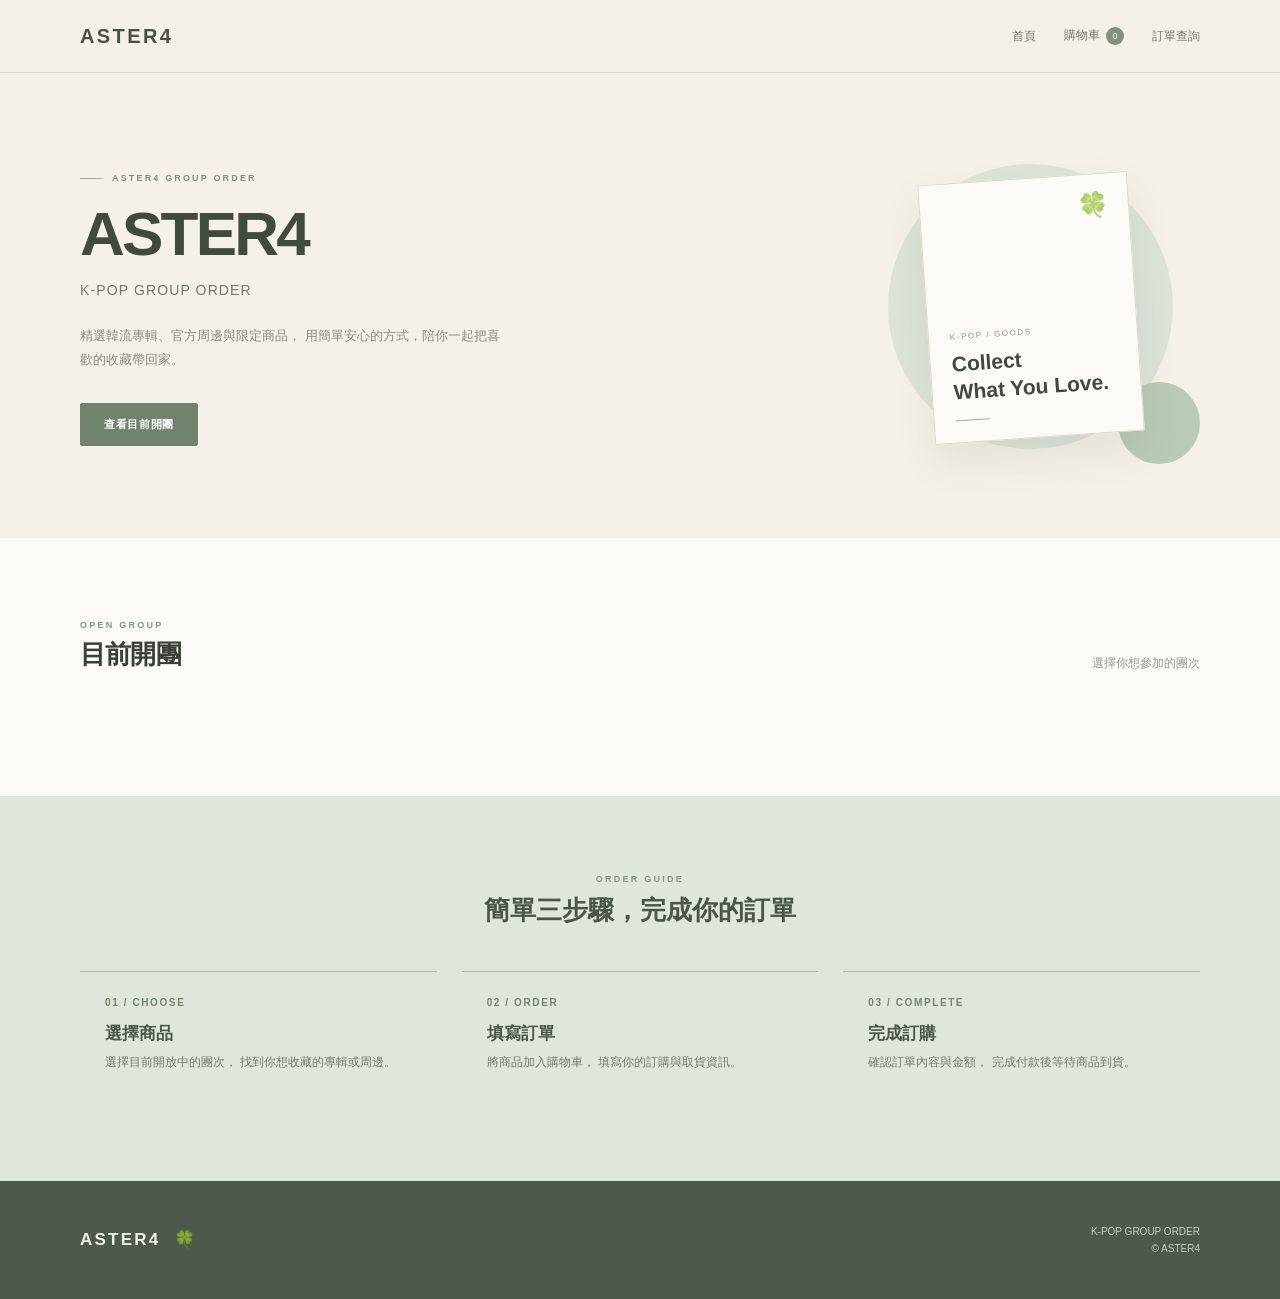
==== commit 91c12e79: "Update index.html" ====
--- a/index.html
+++ b/index.html
@@ -16,8 +16,8 @@
   <style>
 
     /* =====================================================
-       ASTER4 HOME
-       米白 × 淡綠 × 韓系選物感
+       ASTER4
+       米白 × 淡綠 × 幸運草
     ===================================================== */
 
 
@@ -41,9 +41,10 @@
       color: #292925;
 
       font-family:
+        "Noto Sans TC",
+        "Noto Sans",
         -apple-system,
         BlinkMacSystemFont,
-        "Noto Sans TC",
         "PingFang TC",
         "Microsoft JhengHei",
         sans-serif;
@@ -73,8 +74,6 @@
     ===================================================== */
 
     .site-header {
-      position: relative;
-
       width: 100%;
 
       border-bottom: 1px solid #ddd8cc;
@@ -84,9 +83,12 @@
 
 
     .header-inner {
-      width: min(1120px, calc(100% - 48px));
-
-      height: 76px;
+      width: min(
+        1120px,
+        calc(100% - 48px)
+      );
+
+      height: 72px;
 
       margin: 0 auto;
 
@@ -99,13 +101,13 @@
 
 
     .logo {
-      color: #3f4b3d;
-
-      font-size: 21px;
-
-      font-weight: 800;
-
-      letter-spacing: 0.13em;
+      color: #465344;
+
+      font-size: 20px;
+
+      font-weight: 700;
+
+      letter-spacing: 0.12em;
     }
 
 
@@ -114,12 +116,12 @@
 
       align-items: center;
 
-      gap: 30px;
+      gap: 28px;
     }
 
 
     .header-nav a {
-      color: #6d7069;
+      color: #74776f;
 
       font-size: 12px;
 
@@ -129,7 +131,7 @@
 
 
     .header-nav a:hover {
-      color: #3f4b3d;
+      color: #4e5f4b;
     }
 
 
@@ -161,9 +163,12 @@
     ===================================================== */
 
     .hero {
-      width: min(1120px, calc(100% - 48px));
-
-      min-height: 510px;
+      width: min(
+        1120px,
+        calc(100% - 48px)
+      );
+
+      min-height: 465px;
 
       margin: 0 auto;
 
@@ -173,14 +178,14 @@
 
       justify-content: space-between;
 
-      gap: 60px;
+      gap: 55px;
     }
 
 
     .hero-content {
-      max-width: 600px;
-
-      padding: 70px 0;
+      max-width: 560px;
+
+      padding: 65px 0;
     }
 
 
@@ -191,11 +196,11 @@
 
       gap: 10px;
 
-      margin-bottom: 24px;
-
-      color: #7c8d79;
-
-      font-size: 10px;
+      margin-bottom: 20px;
+
+      color: #82927f;
+
+      font-size: 9px;
 
       font-weight: 700;
 
@@ -206,7 +211,7 @@
     .hero-label::before {
       content: "";
 
-      width: 24px;
+      width: 22px;
 
       height: 1px;
 
@@ -217,33 +222,39 @@
     .hero h1 {
       margin: 0;
 
-      color: #394437;
-
-      font-size: clamp(54px, 8vw, 88px);
-
-      line-height: 0.95;
-
-      font-weight: 800;
-
-      letter-spacing: -0.07em;
+      color: #3f4b3d;
+
+      font-size: clamp(
+        48px,
+        6vw,
+        62px
+      );
+
+      line-height: 1;
+
+      font-weight: 700;
+
+      letter-spacing: -0.045em;
     }
 
 
     .hero-title-sub {
-      margin-top: 18px;
+      margin-top: 13px;
 
       color: #74786f;
 
-      font-size: 15px;
+      font-size: 14px;
 
       line-height: 1.8;
+
+      letter-spacing: 0.08em;
     }
 
 
     .hero-description {
-      max-width: 450px;
-
-      margin: 26px 0 0;
+      max-width: 430px;
+
+      margin: 20px 0 0;
 
       color: #8a8982;
 
@@ -260,9 +271,9 @@
 
       justify-content: center;
 
-      margin-top: 34px;
-
-      padding: 14px 25px;
+      margin-top: 30px;
+
+      padding: 13px 23px;
 
       border: 1px solid #71836e;
 
@@ -272,9 +283,9 @@
 
       color: #fff;
 
-      font-size: 12px;
-
-      font-weight: 650;
+      font-size: 11px;
+
+      font-weight: 600;
 
       letter-spacing: 0.06em;
 
@@ -285,22 +296,22 @@
 
 
     .hero-button:hover {
-      background: #5f705c;
+      background: #60725d;
 
       transform: translateY(-1px);
     }
 
 
     /* =====================================================
-       HERO DECORATION
+       HERO ART
     ===================================================== */
 
     .hero-art {
       position: relative;
 
-      width: 360px;
-
-      height: 360px;
+      width: 340px;
+
+      height: 340px;
 
       flex-shrink: 0;
     }
@@ -309,13 +320,13 @@
     .hero-circle {
       position: absolute;
 
-      width: 300px;
-
-      height: 300px;
-
-      top: 30px;
-
-      left: 30px;
+      width: 285px;
+
+      height: 285px;
+
+      top: 28px;
+
+      left: 28px;
 
       border-radius: 50%;
 
@@ -326,13 +337,13 @@
     .hero-circle-small {
       position: absolute;
 
-      width: 95px;
-
-      height: 95px;
+      width: 82px;
+
+      height: 82px;
 
       right: 0;
 
-      bottom: 10px;
+      bottom: 12px;
 
       border-radius: 50%;
 
@@ -343,15 +354,15 @@
     .hero-card {
       position: absolute;
 
-      width: 215px;
-
-      height: 270px;
-
-      top: 45px;
-
-      left: 72px;
-
-      padding: 22px;
+      width: 210px;
+
+      height: 260px;
+
+      top: 42px;
+
+      left: 66px;
+
+      padding: 21px;
 
       display: flex;
 
@@ -364,16 +375,34 @@
       border: 1px solid #ddd8cc;
 
       box-shadow:
-        0 20px 45px rgba(75, 79, 67, 0.10);
+        0 18px 38px
+        rgba(75, 79, 67, 0.10);
 
       transform: rotate(-4deg);
+    }
+
+
+    .hero-clover {
+      position: absolute;
+
+      top: 17px;
+
+      right: 19px;
+
+      color: #82977d;
+
+      font-size: 25px;
+
+      opacity: 0.65;
+
+      transform: rotate(-8deg);
     }
 
 
     .hero-card-label {
       color: #8a9786;
 
-      font-size: 9px;
+      font-size: 8px;
 
       letter-spacing: 0.2em;
     }
@@ -384,20 +413,20 @@
 
       color: #42483f;
 
-      font-size: 22px;
-
-      line-height: 1.25;
-
-      font-weight: 700;
+      font-size: 21px;
+
+      line-height: 1.3;
+
+      font-weight: 650;
     }
 
 
     .hero-card-line {
-      width: 35px;
+      width: 34px;
 
       height: 1px;
 
-      margin-top: 16px;
+      margin-top: 15px;
 
       background: #9daf99;
     }
@@ -408,14 +437,17 @@
     ===================================================== */
 
     .groups-section {
-      padding: 90px 0 100px;
+      padding: 82px 0 92px;
 
       background: #fbfaf6;
     }
 
 
     .section-inner {
-      width: min(1120px, calc(100% - 48px));
+      width: min(
+        1120px,
+        calc(100% - 48px)
+      );
 
       margin: 0 auto;
     }
@@ -428,14 +460,14 @@
 
       justify-content: space-between;
 
-      margin-bottom: 35px;
+      margin-bottom: 32px;
     }
 
 
     .section-label {
       display: block;
 
-      margin-bottom: 8px;
+      margin-bottom: 7px;
 
       color: #879582;
 
@@ -452,11 +484,11 @@
 
       color: #394137;
 
-      font-size: 30px;
-
-      font-weight: 700;
-
-      letter-spacing: -0.04em;
+      font-size: 26px;
+
+      font-weight: 650;
+
+      letter-spacing: -0.03em;
     }
 
 
@@ -470,7 +502,7 @@
 
 
     /* =====================================================
-       PRODUCT / GROUP CARDS
+       GROUP CARDS
     ===================================================== */
 
     #products {
@@ -502,7 +534,8 @@
       transform: translateY(-4px);
 
       box-shadow:
-        0 18px 35px rgba(75, 79, 67, 0.09);
+        0 18px 35px
+        rgba(75, 79, 67, 0.09);
     }
 
 
@@ -533,7 +566,8 @@
     }
 
 
-    .product-card:hover .product-image {
+    .product-card:hover
+    .product-image {
       transform: scale(1.03);
     }
 
@@ -554,33 +588,20 @@
 
 
     .product-info {
-      padding: 22px 22px 24px;
-    }
-
-
-    .product-group {
-      margin-bottom: 9px;
-
-      color: #7f917b;
-
-      font-size: 9px;
-
-      font-weight: 700;
-
-      letter-spacing: 0.18em;
+      padding: 20px 21px 22px;
     }
 
 
     .product-name {
       color: #3c403a;
 
-      font-size: 18px;
-
-      line-height: 1.45;
-
-      font-weight: 650;
-
-      letter-spacing: -0.02em;
+      font-size: 17px;
+
+      line-height: 1.5;
+
+      font-weight: 600;
+
+      letter-spacing: -0.015em;
     }
 
 
@@ -591,15 +612,15 @@
 
       justify-content: space-between;
 
-      margin-top: 20px;
-
-      padding-top: 15px;
+      margin-top: 18px;
+
+      padding-top: 14px;
 
       border-top: 1px solid #ddd8cc;
 
       color: #8a8d85;
 
-      font-size: 10px;
+      font-size: 9px;
 
       letter-spacing: 0.08em;
     }
@@ -608,7 +629,7 @@
     .product-arrow span:last-child {
       color: #647361;
 
-      font-size: 15px;
+      font-size: 14px;
     }
 
 
@@ -617,21 +638,21 @@
     ===================================================== */
 
     .guide-section {
-      padding: 90px 0;
+      padding: 78px 0 82px;
 
       background: #dfe7dc;
     }
 
 
     .guide-heading {
+      margin-bottom: 43px;
+
       text-align: center;
-
-      margin-bottom: 50px;
     }
 
 
     .guide-heading .section-label {
-      margin-bottom: 10px;
+      margin-bottom: 9px;
     }
 
 
@@ -640,9 +661,9 @@
 
       color: #4a5748;
 
-      font-size: 30px;
-
-      font-weight: 700;
+      font-size: 26px;
+
+      font-weight: 650;
     }
 
 
@@ -657,7 +678,7 @@
 
 
     .guide-item {
-      padding: 28px;
+      padding: 25px;
 
       border-top: 1px solid #aab9a6;
     }
@@ -666,7 +687,7 @@
     .guide-number {
       color: #73856f;
 
-      font-size: 11px;
+      font-size: 10px;
 
       font-weight: 700;
 
@@ -675,13 +696,13 @@
 
 
     .guide-item h3 {
-      margin: 16px 0 8px;
+      margin: 14px 0 7px;
 
       color: #4b5549;
 
-      font-size: 18px;
-
-      font-weight: 650;
+      font-size: 17px;
+
+      font-weight: 600;
     }
 
 
@@ -701,7 +722,7 @@
     ===================================================== */
 
     .site-footer {
-      padding: 45px 0;
+      padding: 42px 0;
 
       background: #4d594b;
 
@@ -710,7 +731,10 @@
 
 
     .footer-inner {
-      width: min(1120px, calc(100% - 48px));
+      width: min(
+        1120px,
+        calc(100% - 48px)
+      );
 
       margin: 0 auto;
 
@@ -723,9 +747,9 @@
 
 
     .footer-logo {
-      font-size: 18px;
-
-      font-weight: 800;
+      font-size: 17px;
+
+      font-weight: 700;
 
       letter-spacing: 0.13em;
     }
@@ -739,6 +763,13 @@
       line-height: 1.7;
 
       text-align: right;
+    }
+
+
+    .footer-clover {
+      margin-left: 7px;
+
+      opacity: 0.7;
     }
 
 
@@ -756,8 +787,13 @@
       }
 
 
+      .logo {
+        font-size: 18px;
+      }
+
+
       .header-nav {
-        gap: 15px;
+        gap: 14px;
       }
 
 
@@ -771,13 +807,13 @@
 
         min-height: auto;
 
-        padding: 60px 0 75px;
+        padding: 58px 0 70px;
 
         flex-direction: column;
 
         align-items: flex-start;
 
-        gap: 40px;
+        gap: 35px;
       }
 
 
@@ -787,14 +823,24 @@
 
 
       .hero h1 {
-        font-size: 60px;
+        font-size: 48px;
+      }
+
+
+      .hero-title-sub {
+        font-size: 13px;
+      }
+
+
+      .hero-description {
+        font-size: 12px;
       }
 
 
       .hero-art {
-        width: 300px;
-
-        height: 300px;
+        width: 290px;
+
+        height: 290px;
 
         align-self: center;
 
@@ -804,7 +850,7 @@
 
       .groups-section,
       .guide-section {
-        padding: 65px 0 70px;
+        padding: 62px 0 68px;
       }
 
 
@@ -816,12 +862,17 @@
       .section-top {
         display: block;
 
-        margin-bottom: 28px;
+        margin-bottom: 26px;
+      }
+
+
+      .section-title {
+        font-size: 24px;
       }
 
 
       .section-description {
-        margin-top: 10px;
+        margin-top: 9px;
       }
 
 
@@ -831,19 +882,24 @@
 
 
       .product-image-wrap {
-        aspect-ratio: 1.35 / 1;
+        aspect-ratio: 1.3 / 1;
+      }
+
+
+      .product-name {
+        font-size: 16px;
       }
 
 
       .guide-list {
         grid-template-columns: 1fr;
 
-        gap: 5px;
+        gap: 3px;
       }
 
 
       .guide-item {
-        padding: 23px 5px;
+        padding: 21px 5px;
       }
 
 
@@ -855,7 +911,7 @@
 
 
       .footer-text {
-        margin-top: 15px;
+        margin-top: 13px;
 
         text-align: left;
       }
@@ -893,10 +949,14 @@
           首頁
         </a>
 
+
         <a href="cart.html">
           購物車
-          <span id="cart-count">0</span>
+          <span id="cart-count">
+            0
+          </span>
         </a>
+
 
         <a href="order-search.html">
           訂單查詢
@@ -918,6 +978,7 @@
 
 
     <div class="hero-content">
+
 
       <div class="hero-label">
         ASTER4 GROUP ORDER
@@ -947,31 +1008,46 @@
         查看目前開團
       </a>
 
+
     </div>
 
 
 
+    <!-- HERO DECORATION -->
+
     <div class="hero-art">
 
+
       <div class="hero-circle"></div>
 
+
       <div class="hero-circle-small"></div>
 
 
       <div class="hero-card">
+
+
+        <div class="hero-clover">
+          🍀
+        </div>
+
 
         <div class="hero-card-label">
           K-POP / GOODS
         </div>
+
 
         <div class="hero-card-title">
           Collect<br>
           What You Love.
         </div>
 
+
         <div class="hero-card-line"></div>
 
+
       </div>
+
 
     </div>
 
@@ -995,12 +1071,14 @@
 
       <div class="section-top">
 
+
         <div>
 
           <span class="section-label">
             OPEN GROUP
           </span>
 
+
           <h2 class="section-title">
             目前開團
           </h2>
@@ -1012,14 +1090,12 @@
           選擇你想參加的團次
         </p>
 
+
       </div>
 
 
 
-      <!-- ===============================================
-           GAS 商品卡片
-           JavaScript 會自動放進這裡
-      ================================================ -->
+      <!-- GAS 商品卡片 -->
 
       <div id="products"></div>
 
@@ -1042,14 +1118,17 @@
 
       <div class="guide-heading">
 
+
         <span class="section-label">
           ORDER GUIDE
         </span>
 
+
         <h2>
           簡單三步驟，完成你的訂單
         </h2>
 
+
       </div>
 
 
@@ -1058,58 +1137,70 @@
 
 
         <div class="guide-item">
+
 
           <div class="guide-number">
             01 / CHOOSE
           </div>
 
+
           <h3>
             選擇商品
           </h3>
+
 
           <p>
             選擇目前開放中的團次，
             找到你想收藏的專輯或周邊。
           </p>
 
+
         </div>
 
 
 
         <div class="guide-item">
+
 
           <div class="guide-number">
             02 / ORDER
           </div>
 
+
           <h3>
             填寫訂單
           </h3>
+
 
           <p>
             將商品加入購物車，
             填寫你的訂購與取貨資訊。
           </p>
 
+
         </div>
 
 
 
         <div class="guide-item">
+
 
           <div class="guide-number">
             03 / COMPLETE
           </div>
 
+
           <h3>
             完成訂購
           </h3>
+
 
           <p>
             確認訂單內容與金額，
             完成付款後等待商品到貨。
           </p>
 
+
         </div>
 
 
@@ -1128,19 +1219,32 @@
 
   <footer class="site-footer">
 
+
     <div class="footer-inner">
 
+
       <div class="footer-logo">
+
         ASTER4
+
+        <span class="footer-clover">
+          🍀
+        </span>
+
       </div>
 
 
       <div class="footer-text">
+
         K-POP GROUP ORDER<br>
+
         © ASTER4
+
       </div>
 
+
     </div>
+
 
   </footer>
 
@@ -1152,8 +1256,10 @@
 
   <script>
 
+
     const API_URL =
       "https://script.google.com/macros/s/AKfycbypJDVSs2untkfyJ1upJZQgpRfDSclLEvFCt9RbUt48QisXp5HvqMcZRmgqnB-KIKh6/exec";
+
 
 
     // ===================================================
@@ -1162,7 +1268,9 @@
 
     async function loadHomeProducts() {
 
+
       try {
+
 
         const response =
           await fetch(
@@ -1182,11 +1290,13 @@
 
         if (!data.success) {
 
+
           console.error(
             "取得商品失敗：",
             data.message
           );
 
+
           return;
 
         }
@@ -1198,15 +1308,18 @@
 
 
       } catch (error) {
+
 
         console.error(
           "API 連線失敗：",
           error
         );
 
-      }
-
-    }
+
+      }
+
+    }
+
 
 
     // ===================================================
@@ -1214,6 +1327,7 @@
     // ===================================================
 
     function displayHomeProducts(products) {
+
 
       const container =
         document.getElementById(
@@ -1231,10 +1345,12 @@
       container.innerHTML = "";
 
 
+
       if (
         !products ||
         products.length === 0
       ) {
+
 
         container.innerHTML = `
 
@@ -1251,9 +1367,11 @@
 
         `;
 
+
         return;
 
       }
+
 
 
       products.forEach(
@@ -1261,8 +1379,15 @@
 
 
           const card =
-            document.createElement("a");
-
+            document.createElement(
+              "a"
+            );
+
+
+          /*
+             團次 ID 只拿來做網址參數。
+             不會顯示在客人看到的頁面。
+          */
 
           card.href =
             "./product.html?group=" +
@@ -1277,7 +1402,9 @@
 
           card.innerHTML = `
 
+
             <div class="product-image-wrap">
+
 
               ${
                 product.image
@@ -1306,33 +1433,40 @@
                 `
               }
 
+
             </div>
 
 
+
             <div class="product-info">
 
-              <!--
-                ⚠️ 這裡故意不顯示 groupId
-              -->
 
               <div class="product-name">
+
                 ${product.name || ""}
+
               </div>
 
 
+
               <div class="product-arrow">
+
 
                 <span>
                   VIEW GROUP
                 </span>
 
+
                 <span>
                   →
                 </span>
 
+
               </div>
 
+
             </div>
+
 
           `;
 
@@ -1348,13 +1482,16 @@
     }
 
 
+
     // ===================================================
     // 購物車數量
     // ===================================================
 
     function updateCartCount() {
 
+
       try {
+
 
         const cart =
           JSON.parse(
@@ -1368,14 +1505,19 @@
           cart.reduce(
             function(total, item) {
 
-              return total +
+
+              return (
+                total +
                 Number(
                   item.quantity || 0
-                );
+                )
+              );
+
 
             },
             0
           );
+
 
 
         const element =
@@ -1386,22 +1528,27 @@
 
         if (element) {
 
+
           element.textContent =
             count;
 
+
         }
 
 
       } catch (error) {
+
 
         console.error(
           "購物車數量讀取失敗：",
           error
         );
 
-      }
-
-    }
+
+      }
+
+    }
+
 
 
     // ===================================================
@@ -1412,13 +1559,17 @@
       "DOMContentLoaded",
       function() {
 
+
         loadHomeProducts();
 
+
         updateCartCount();
 
+
       }
     );
 
+
   </script>
 
 
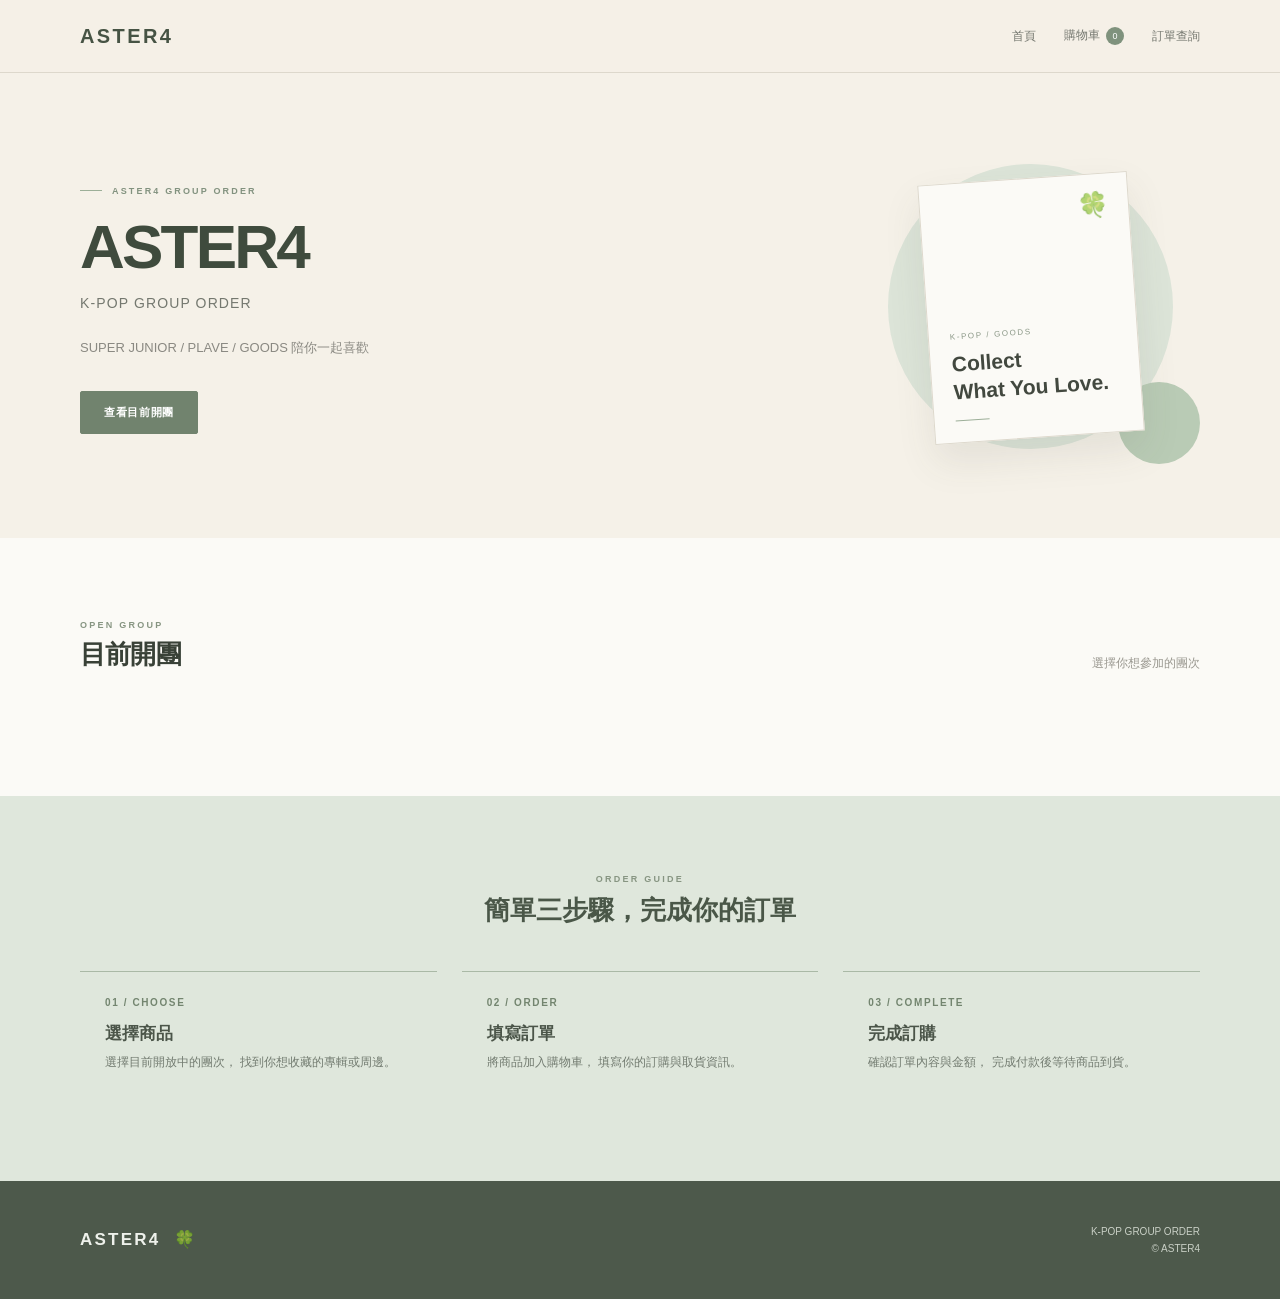
==== commit 281b66f8: "Update index.html" ====
--- a/index.html
+++ b/index.html
@@ -996,8 +996,8 @@
 
 
       <p class="hero-description">
-        精選韓流專輯、官方周邊與限定商品，
-        用簡單安心的方式，陪你一起把喜歡的收藏帶回家。
+        SUPER JUNIOR / PLAVE / GOODS
+        陪你一起喜歡
       </p>
 
 
